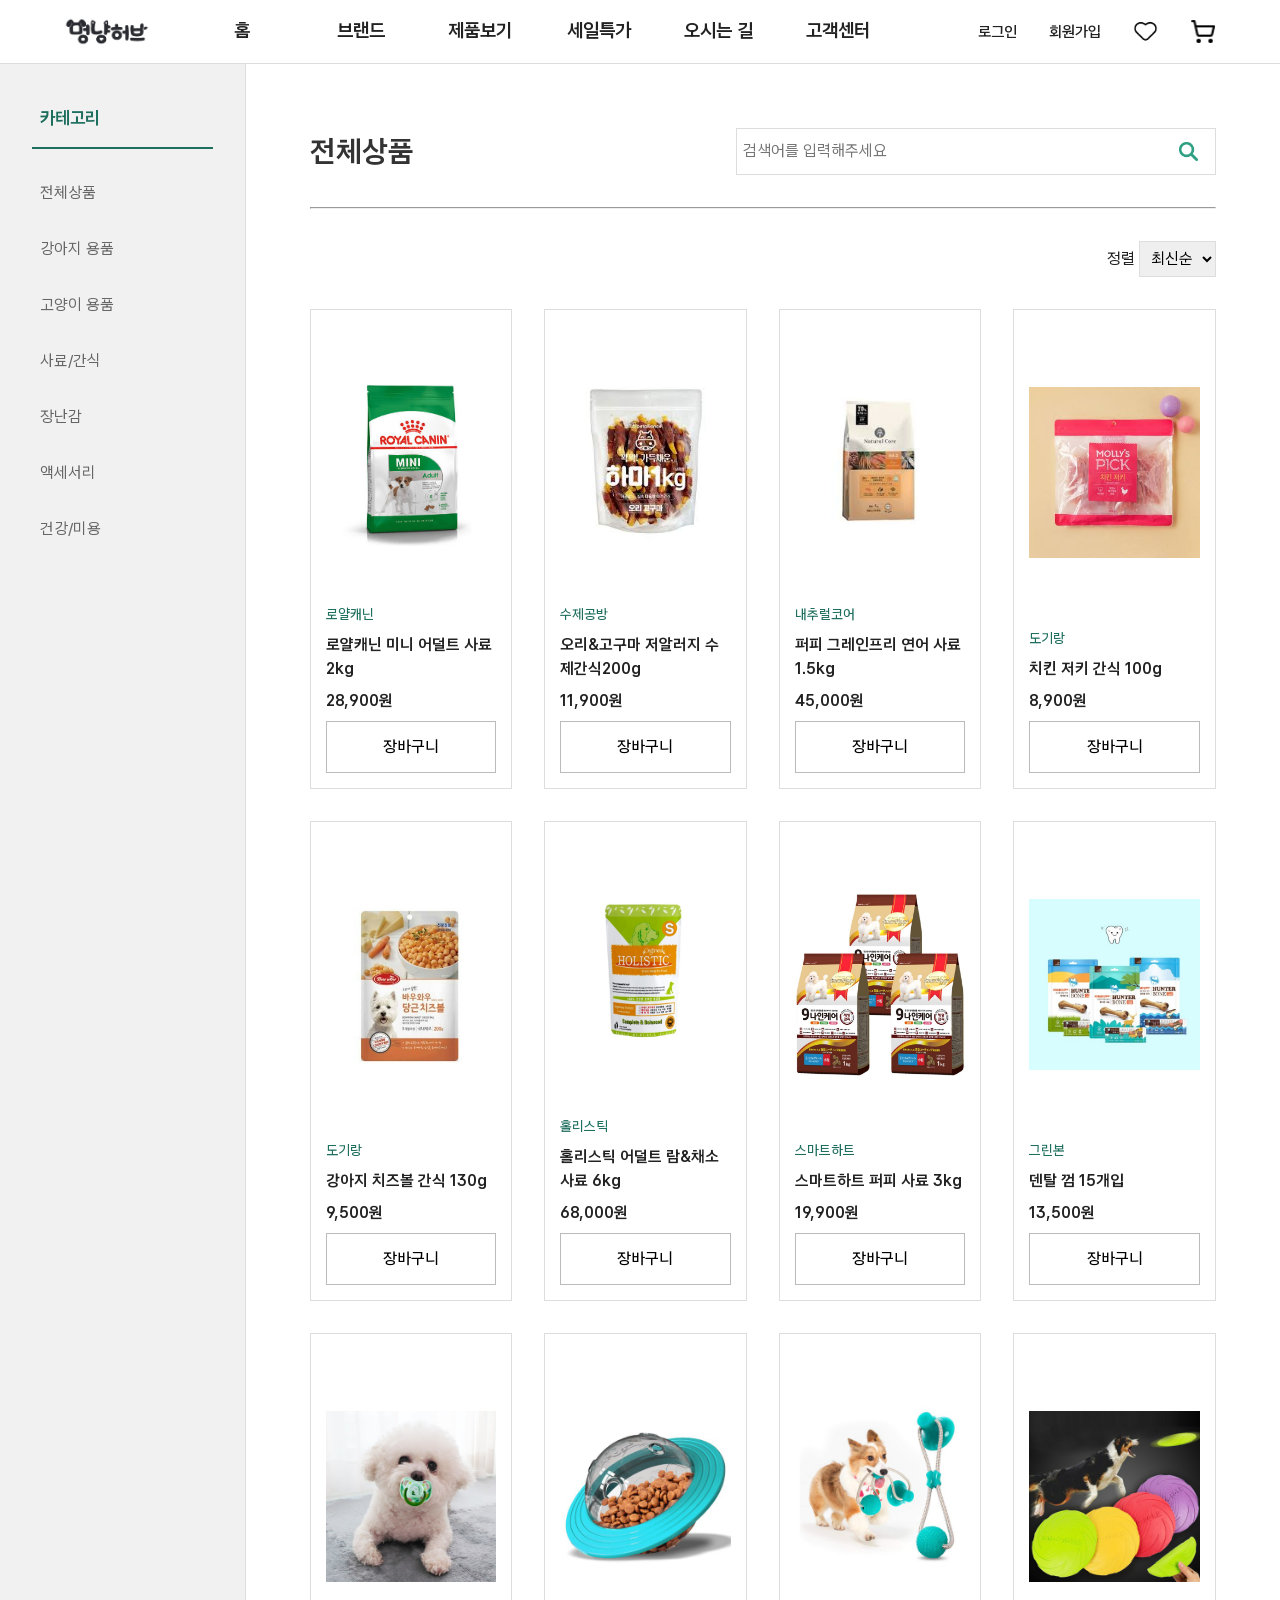
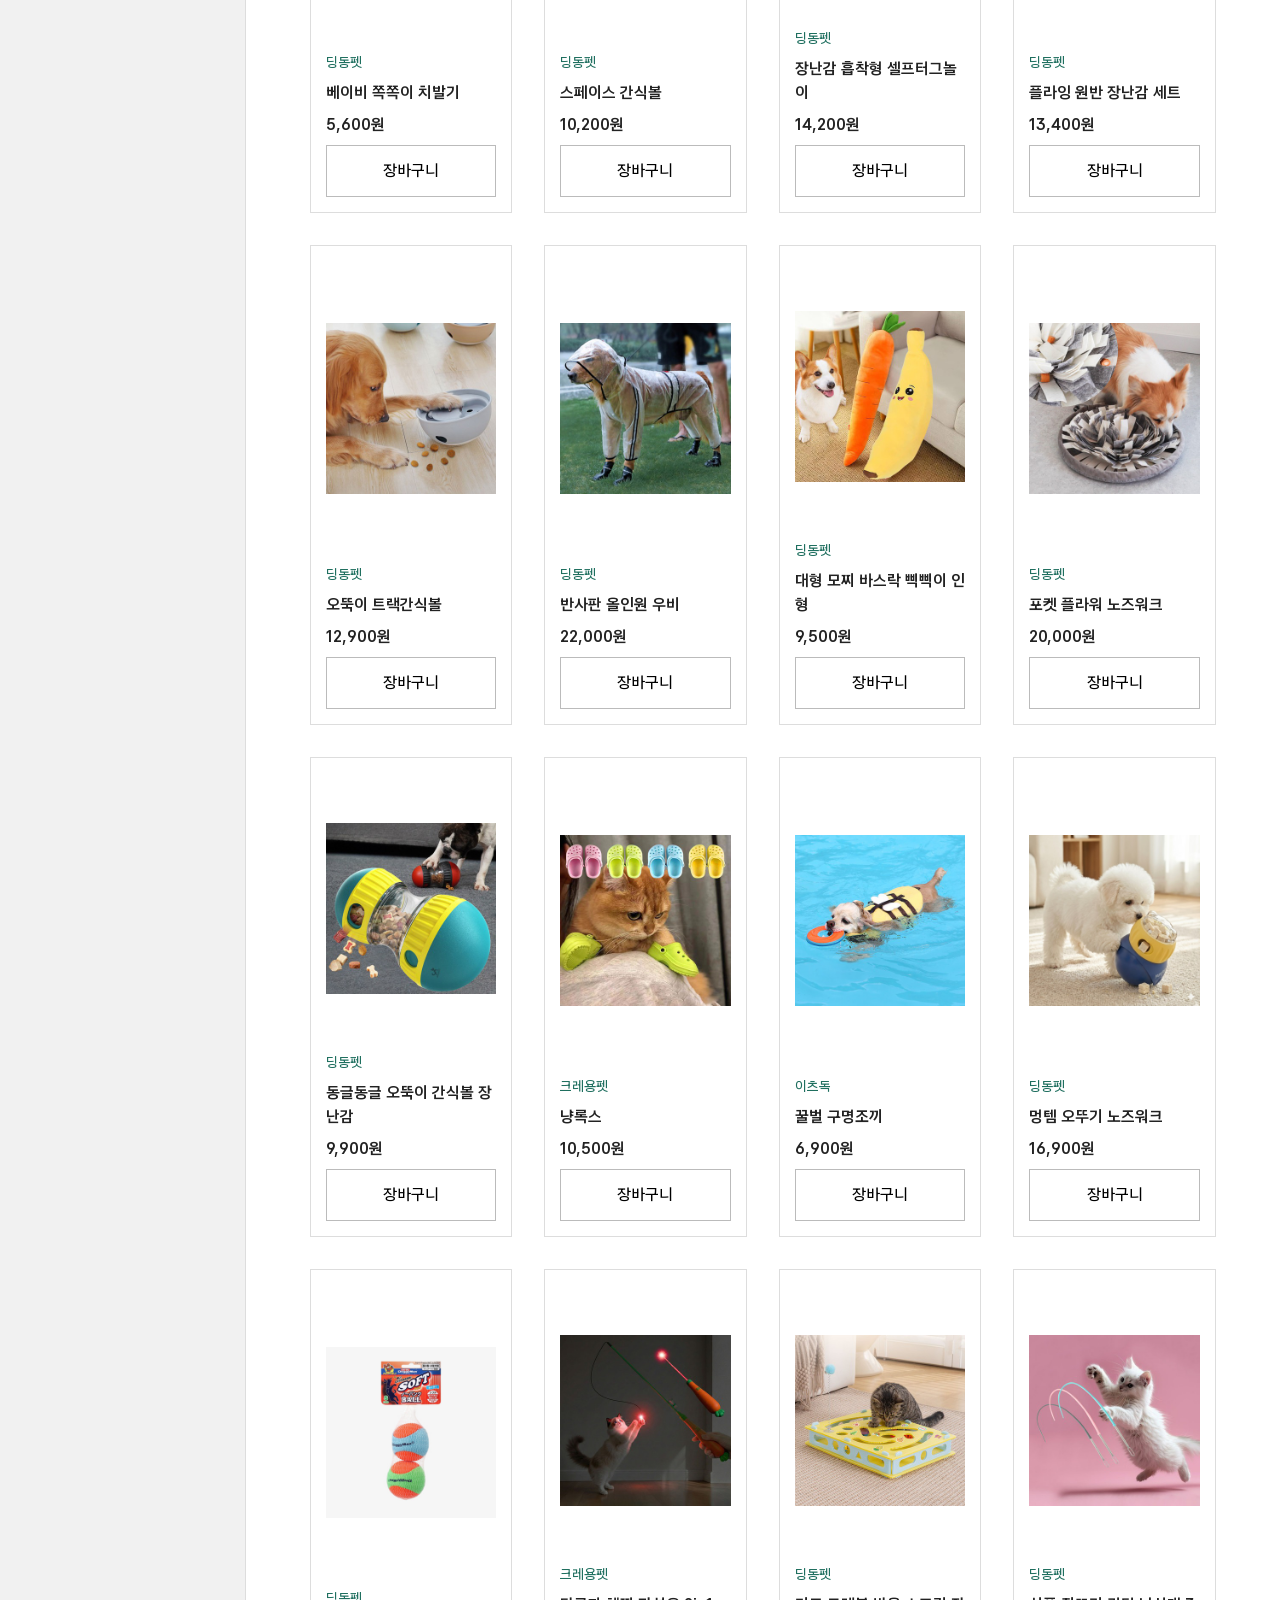
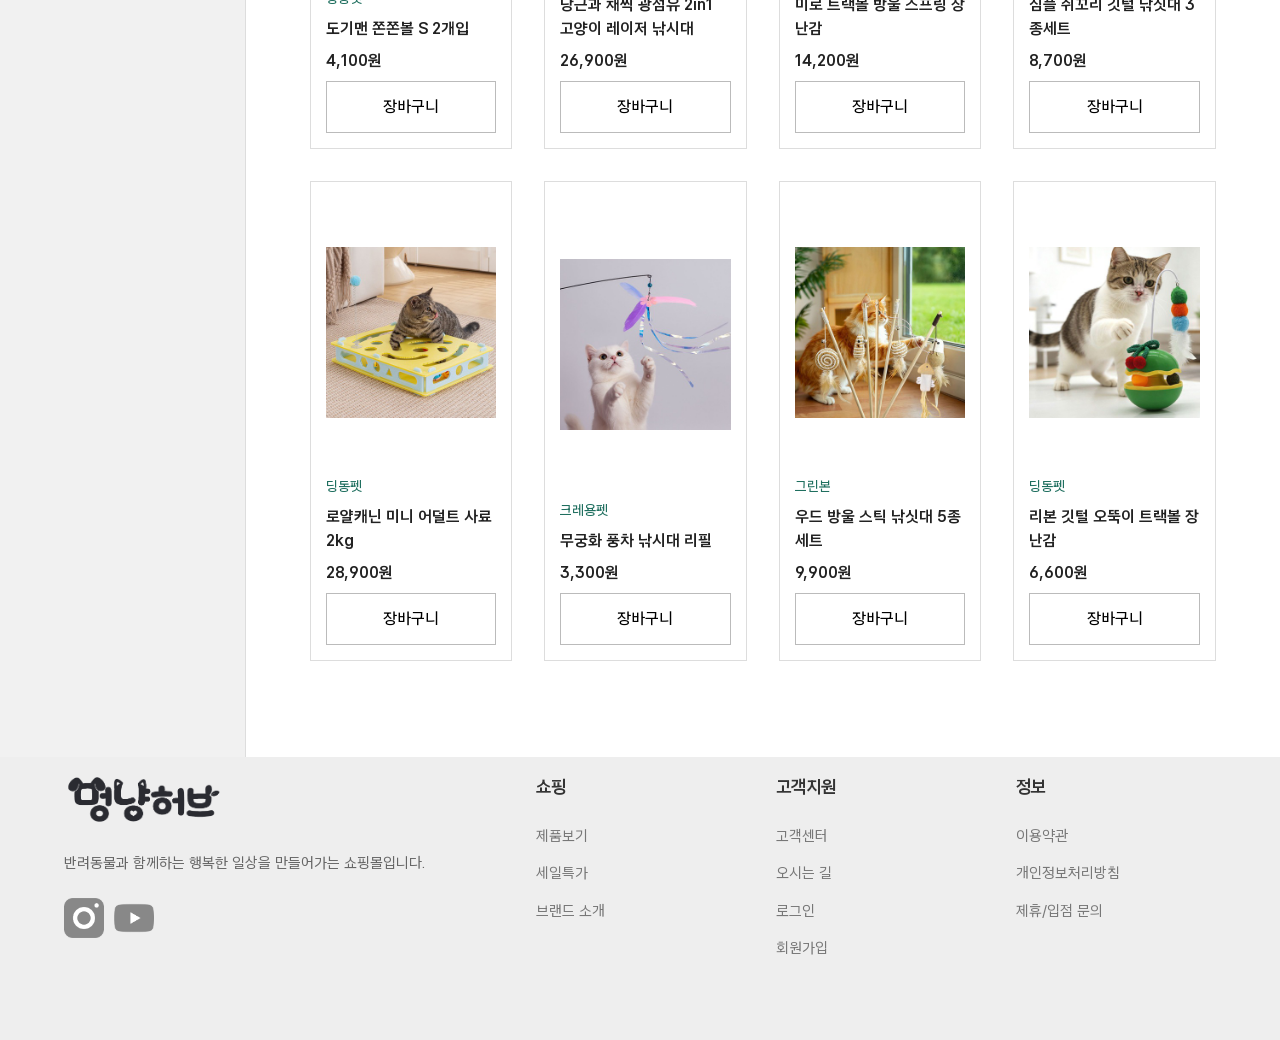
==== accessory.html @ fc643f13 "Add files via upload" ====
<!DOCTYPE html>
<html lang="en">
<head>
    <meta charset="UTF-8">
    <meta name="viewport" content="width=device-width, initial-scale=1.0">
    <title>Product</title>
    <link rel="stylesheet" href="./reset.css"/>
    <link rel="stylesheet" href="./css/common.css"/>
    <link rel="stylesheet" href="./css/product.css"/>
    <link rel="preconnect" href="https://fonts.googleapis.com">
    <link rel="preconnect" href="https://fonts.gstatic.com" crossorigin>
    <link href="https://fonts.googleapis.com/css2?family=Asta+Sans:wght@300..800&family=Black+Han+Sans&family=Do+Hyeon&family=DotGothic16&family=Gaegu&family=Gamja+Flower&family=Grandiflora+One&family=Gugi&family=Jua&family=Noto+Sans+KR:wght@100&family=Single+Day&display=swap" rel="stylesheet"> 
</head>
<body>
    <header>
        <div class="headerInner move">
            <div class="logo">
                <a href="./index.html"><img src="./img/logo_dark.png" alt="logo"/></a>
            </div>

            <!-- 메인 메뉴 -->
            <ul class="gnb">
                <li><a href="./index.html">홈</a></li>
                <li><a href="./brand.html">브랜드</a></li>
                <li class="gnb_products">
                    <a href="./product.html">제품보기</a>
                    <!-- 서브 메뉴 -->
                    <ul class="snb">
                        <li><a>전체 상품</a></li>
                        <li><a>강아지 용품</a></li>
                        <li><a>고양이 용품</a></li>
                        <li><a>사료/간식</a></li>
                        <li><a>장난감</a></li>
                        <li><a>액세서리</a></li>
                        <li><a>건강/미용</a></li>
                    </ul>
                </li>
                <li><a href="sale.html">세일특가</a></li>
                <li><a href="map.html">오시는 길</a></li>
                <li><a href="contact.html">고객센터</a></li>
            </ul>
            <ul class="login">
                <li><a href="./login.html">로그인</a></li>
                <li><a href="./join.html">회원가입</a></li>
                <li><a><img src="./img/like.png" alt="like"/></a></li>
                <li><a href="./cart.html"><img src="./img/cart.png" alt="cart"/></a></li>
            </ul>
        </div>
    </header>
    <div class="product">
        <div class="product_leftBox">
            <ul>
                <li>카테고리</li>
                <li><a href="./product.html">전체상품</a></li>
                <li><a href="./dogproduct.html">강아지 용품</a></li>
                <li><a href="./catproduct.html">고양이 용품</a></li>
                <li><a href="./food.html">사료/간식</a></li>
                <li><a href="./toy.html">장난감</a></li>
                <li><a href="./accessory.html">액세서리</a></li>
                <li><a href="./healthproduct.html">건강/미용</a></li>
            </ul>
        </div>
        <div class="product_all">
            <div class="all_search">
                <h1>전체상품</h1>
                <label>
                    <input type="text" placeholder="검색어를 입력해주세요"/>
                    <button><img src="./img/search.png" alt="search"/></button>
                </label>
            </div>
            <hr>
            <div class="sort">
                <label>정렬
                    <select id="sort" name="sort">
                        <option value="date">최신순</option>
                        <option value="review">평점순</option>
                        <option value="name">이름순</option>
                    </select>
                </label>
            </div>
            <div class="product_box">
            </div>
        </div>
    </div>
    <footer>
        <ul>
            <li><img src="./img/logo_dark.png" alt="logo_dark"/></li>
            <li>반려동물과 함께하는 행복한 일상을 만들어가는 쇼핑몰입니다.</li>
            <li>
                <img src="./img/footer_icon_1.png" alt="footer_icon1"/>
                <img src="./img/footer_icon_2.png" alt="footer_icon2"/>
            </li>
        </ul>
        <ul>
            <li>쇼핑</li>
            <li>제품보기</li>
            <li>세일특가</li>
            <li>브랜드 소개</li>
        </ul>
        <ul>
            <li>고객지원</li>
            <li>고객센터</li>
            <li>오시는 길</li>
            <li>로그인</li>
            <li>회원가입</li>
        </ul>
        <ul>
            <li>정보</li>
            <li>이용약관</li>
            <li>개인정보처리방침</li>
            <li>제휴/입점 문의</li>
        </ul>
    </footer>
    
    <div id="productModal" class="modal">
        <div class="modal_content">
            <button class="modal_close" aria-label="닫기">&times;</button>
            <div class="modal_body">
                <div class="modal_left">
                    <img id="modalImg" src="" alt="">
                </div>
                <div class="modal_right">
                    <p id="modalBrand" class="modal_brand"></p>
                    <h2 id="modalName" class="modal_name"></h2>
                    <div id="modalPrice" class="modal_price"></div>
                    
                    <hr class="modal_divider">
                    
                    <div class="modal_option">
                        <label for="productOption">옵션 선택</label>
                        <select id="productOption">
                            <option value="">[필수] 옵션을 선택해주세요</option>
                            <option value="basic">기본형 (추가금 없음)</option>
                            <option value="premium">고급형 (+3,000원)</option>
                        </select>
                    </div>
                    
                    <div class="modal_qty_container">
                        <span class="qty_label">수량</span>
                        <div class="qty_selector">
                            <button type="button" class="qty_btn minus">-</button>
                            <input type="number" id="modalQty" value="1" min="1" readonly />
                            <button type="button" class="qty_btn plus">+</button>
                        </div>
                    </div>
                    
                    <div class="modal_total">
                        <span>총 상품금액</span>
                        <span id="modalTotalPrice">0원</span>
                    </div>
                    
                    <div class="modal_buttons">
                        <button class="btn_modal_cart">장바구니 담기</button>
                        <button class="btn_modal_buy">바로 구매하기</button>
                    </div>
                </div>
            </div>
        </div>
    </div>

    <script src="https://code.jquery.com/jquery-3.7.1.min.js" integrity="sha256-/JqT3SQfawRcv/BIHPThkBvs0OEvtFFmqPF/lYI/Cxo=" crossorigin="anonymous"></script>
    <script src="./javascript/common.js"></script>
    <script src="./javascript/product.js"></script>
</body>
</html>
---- css/common.css ----
* {
    margin: 0;
    padding: 0;
    box-sizing: border-box;
    list-style: none;
    text-decoration: none;
}

body {
    font-family: 'Asta Sans', sans-serif;
    color: #222222;
    background-color: #EEEEEE;
}

/* ========== header ========== */
header {
    width: 100%;
    height: 4rem;
    background-color: white;
    position: fixed;
    z-index: 100;
    border-bottom: 1px solid #ddd;
}
.headerInner {
    width: 90%;
    max-width: 90rem;
    height: 100%;
    margin: 0 auto;
    display: flex;
    justify-content: space-between;
    align-items: center;
    gap: 2rem;
}

.logo {
    width: clamp(6rem, 1.2vw, 9rem);
}

.logo > a {
    cursor: pointer;
}

.gnb {
    width: clamp(50rem, 1.3vw, 75rem);
    height: 4rem;
    display: grid;
    grid-template-columns: repeat(6, 1fr);
    align-items: center;
}

.gnb > li {
    width: 100%;
    height: 4rem;
    transition: all 0.3s;
}

.gnb > li > a {
    height: 100%;
    display: flex;
    justify-content: center;
    align-items: center;
    font-size: clamp(0.9rem, 1.5vw, 1.2rem);
    transition: all 0.3s;
    font-weight: bold;
    cursor: pointer;
}

.gnb > li:hover > a {
    background-color: #f1f1f1;
}

.gnb > li > a:hover {
    color: #1F6F5F;
}

.login {
    width: 20rem;
    height: 100%;
    display: flex;
    align-items: center;
    justify-content: flex-end;
    font-weight: 600;
    gap: 2rem;
}

.login > li > a {
    font-size: clamp(0.7rem, 1.2vw, 1rem);
    transition: all 0.3s;
}

.login > li > a > img {
    width: 1.6rem;
    cursor: pointer;
}
.login > li > a:hover{
    color: #1F6F5F;
}

.snb {
    position: relative;
    width: 100%;
    background-color: white;
    display: none;
    flex-direction: column;
    transition: all 0.3s;
    gap: 1.25rem;
    padding: 0.625rem;
}

.snb > li > a {
    cursor: pointer;
    transition: all 0.3s;
    font-weight: 600;
}

.snb > li > a:hover {
    color: #1F6F5F;
}

.snb.on {
    display: flex;
}

footer {
    width: 90%;
    max-width: 90rem;
    margin: 0 auto;
    padding: 5rem 0;
    display: flex;
    justify-content: space-between;
    gap: 2.5rem;
    flex-wrap: wrap;
}

footer ul {
    display: flex;
    flex-direction: column;
    gap: 0.9375rem;
}

footer ul:first-child {
    flex: 2;
    padding-right: 2rem;
}

footer ul:not(:first-child) {
    flex: 1;
}

footer ul:first-child li:nth-child(1) img {
    width: 10rem;
    margin-bottom: 0.625rem;
}

footer ul:first-child li:nth-child(2) {
    color: #666;
    font-size: 0.9375rem;
    line-height: 1.6;
}

footer ul:first-child li:nth-child(3) {
    display: flex;
    gap: 0.625rem;
    margin-top: 0.5rem;
}

footer ul:first-child li:nth-child(3) img {
    width: 2.5rem;
    height: 2.5rem;
    cursor: pointer;
}

footer ul:not(:first-child) li:first-child {
    font-size: 1.125rem;
    font-weight: 700;
    color: #333;
    margin-bottom: 0.625rem;
}

footer ul:not(:first-child) li:not(:first-child) {
    font-size: 0.9375rem;
    color: #777;
    cursor: pointer;
    transition: color 0.3s;
}

footer ul:not(:first-child) li:not(:first-child):hover {
    color: #1F6F5F;
    font-weight: 600;
}
---- css/product.css ----
.product{
    width: 100%;
    position: relative;
    display: flex;
    top: 4rem;
    background: white;
/* background: linear-gradient(0deg, rgba(204, 232, 218, 0.2) 0%, rgba(255, 255, 255, 1) 2%, rgba(255, 255, 255, 1) 98%, rgba(204, 232, 218, 0.2) 100%); */
}
.product_leftBox{
    width: 20rem;
    position: sticky;
    background-color: #f1f1f1;
    border-right: 1px solid #ddd;
    padding: 2rem;
    /* box-shadow: 0 0 0.625rem rgba(0, 0, 0, 0.1); */
}
.product_leftBox ul {
    display: flex;
    flex-direction: column;
    gap: 1rem;
}
.product_leftBox ul li {
    font-size: 1rem;
    color: #666;
    cursor: pointer;
    transition: all 0.3s cubic-bezier(0.25, 0.8, 0.25, 1);
    padding: 0.5rem;
}
.product_leftBox ul li:first-child {
    color: #1F6F5F;
    font-size: 1.125rem;
    font-weight: 700;
    margin-bottom: 0.5rem;
    border-bottom: 2px solid #1F6F5F;
    padding-bottom: 1rem;
}
.product_leftBox ul li:not(:first-child):hover {
    color: #1F6F5F;
    font-weight: 600;
    
    transform: translateX(0.25rem);
}
.product_all{
    width: 100%;
    margin: 4rem;
}
.all_search{
    display: flex;
    justify-content: space-between;
    align-items: center;
    margin-bottom: 2rem;
}
.all_search h1 {
    font-size: 1.875rem;
    color: #333;
    font-weight: 700;
}
.all_search > label{
    width: 30rem;
    border: 1px solid #ddd;
    padding: 0.4rem;
    display: flex;
    justify-content: space-between;
    align-items: center;
}
.all_search label:focus-within {
    border-color: #1F6F5F;
    background-color: #ffffff;
    /* 그림자 삭제(2026.06.25 최정은) */
    /* box-shadow: 0 0 0 3px rgba(31, 111, 95, 0.1); */
}
.all_search input {
    border: none;
    outline: none;
    background: transparent;
    font-size: 1rem;
    width: 15rem;
    color: #333;
}
.all_search button {
    border: none;
    width: 2rem;
    height: 2rem;
    border-radius: 50%;
    margin-right: 0.25rem;
    display: flex;
    justify-content: center;
    align-items: center;
    cursor: pointer;
    transition: all 0.3s;
}
/* 검색버튼 이미지 조정 (2026.06.25) */
.all_search button img{
    width: 1.2rem;
    height: 1.2rem;
}
.sort{
    display: flex;
    justify-content: flex-end;
    margin-top: 2rem;
}
/* 정렬 선택기 스타일 수정(2026.06.25 최정은) */
.sort select{
    border: 1px solid #ddd;
    padding: 0.4rem;
    font-size: 1rem;
    outline: none;
}
.product_box{
    width: 100%;
    display: grid;
    grid-template-columns: repeat(4, 1fr);
    gap: 2rem;
    margin: 2rem 0;
    
}
.product_card{
    height: 30rem;
    border: 1px solid #ddd;
    display: flex;
    flex-direction: column;
    gap: 0.5rem;
    padding: 0.9375rem;
    cursor: pointer;
}
.product_card > p{
    color: #1F6F5F;
    font-size: 14px;
    font-weight: 500;
    
}
.productImg{
    height: 20rem;
    overflow: hidden;
    display: flex;
    justify-content: center;
    align-items: center;
}
.productImg > img{
    object-fit: cover;
    cursor: pointer;
}
.product_card > button{
    border: 1px solid #bbb;
    color: black;
    padding: 0.8rem;
    transition: all 0.3s;
    font-weight: 500;
    
}
.product_card > button:hover{
    border-color: #999;
    color: #1F6F5F;
}
/* ======26.06.24 전승근 ======= */
.modal {
    display: none; 
    position: fixed;
    top: 0;
    left: 0;
    width: 100%;
    height: 100%;
    background-color: rgba(0, 0, 0, 0.4); 
    z-index: 9999;
    justify-content: center;
    align-items: center;
    backdrop-filter: blur(5px);
    opacity: 0;
    transition: opacity 0.3s ease;
}

.modal.show {
    display: flex;
    opacity: 1;
}

.modal_content {
    background-color: #fff;
    width: 90%;
    max-width: 70rem;
    border-radius: 15px; 
    padding: 2.5rem;
    position: relative;
    box-shadow: 0 15px 30px rgba(0, 0, 0, 0.2);
    transform: translateY(30px);
    transition: transform 0.3s ease;
}

.modal.show .modal_content {
    transform: translateY(0);
}

.modal_close {
    position: absolute;
    top: 1.5rem;
    right: 1.5rem;
    background: none;
    border: none;
    font-size: 2.25rem;
    cursor: pointer;
    color: #aaa;
    transition: color 0.2s;
    line-height: 1;
}

.modal_close:hover {
    color: #333;
}

.modal_body {
    display: flex;
    gap: 2.5rem;
}

.modal_left {
    flex: 1;
    max-width: 360px;
    height: 360px;
    border-radius: 12px;
    overflow: hidden;
    background-color: #f8f9fa;
    display: flex;
    justify-content: center;
    align-items: center;
}

.modal_left img {
    width: 100%;
    height: 100%;
    object-fit: cover;
}

.modal_right {
    flex: 1;
    display: flex;
    flex-direction: column;
}

.modal_brand {
    font-size: 0.9rem;
    color: #1F6F5F; 
    font-weight: 600;
    margin-bottom: 0.4rem;
}

.modal_name {
    font-size: 1.4rem;
    font-weight: 700;
    color: #222;
    margin-bottom: 0.6rem;
    line-height: 1.3;
}

.modal_price {
    font-size: 1.3rem;
    font-weight: 700;
    color: #333;
    margin-bottom: 1.2rem;
}

.modal_divider {
    border: 0;
    height: 1px;
    background-color: #eee;
    margin-bottom: 1.2rem;
}

.modal_option {
    display: flex;
    flex-direction: column;
    gap: 0.4rem;
    margin-bottom: 1rem;
}

.modal_option label {
    font-size: 0.85rem;
    color: #666;
    font-weight: 500;
}

.modal_option select {
    padding: 0.7rem;
    border: 1px solid #ddd;
    border-radius: 8px;
    font-size: 0.9rem;
    outline: none;
    color: #333;
}

.modal_option select:focus {
    border-color: #1F6F5F;
}

.modal_qty_container {
    display: flex;
    justify-content: space-between;
    align-items: center;
    background-color: #f8f9fa;
    padding: 0.6rem 1rem;
    border-radius: 8px;
    margin-bottom: 1.5rem;
}

.qty_label {
    font-size: 0.85rem;
    color: #555;
    font-weight: 500;
}

.qty_selector {
    display: flex;
    align-items: center;
    background: #fff;
    border: 1px solid #ddd;
    border-radius: 6px;
    overflow: hidden;
}

.qty_btn {
    background: none;
    border: none;
    width: 2rem;
    height: 2rem;
    font-size: 1.1rem;
    cursor: pointer;
    display: flex;
    justify-content: center;
    align-items: center;
    color: #666;
}

.qty_btn:hover {
    background-color: #f1f1f1;
}

.qty_selector input {
    width: 2.5rem;
    text-align: center;
    border: none;
    border-left: 1px solid #ddd;
    border-right: 1px solid #ddd;
    font-size: 0.9rem;
    font-weight: 600;
    height: 2rem;
    outline: none;
}

.qty_selector input::-webkit-outer-spin-button,
.qty_selector input::-webkit-inner-spin-button {
    -webkit-appearance: none;
    margin: 0;
}

.modal_total {
    display: flex;
    justify-content: space-between;
    align-items: center;
    margin-top: auto;
    padding-top: 1rem;
    margin-bottom: 1.2rem;
}

.modal_total span:first-child {
    font-size: 0.95rem;
    color: #222;
    font-weight: 600;
}

#modalTotalPrice {
    font-size: 1.6rem;
    font-weight: 800;
    color: #1F6F5F;
}

.modal_buttons {
    display: flex;
    gap: 0.6rem;
}

.modal_buttons button {
    flex: 1;
    padding: 1rem;
    font-size: 0.95rem;
    font-weight: 600;
    border-radius: 8px;
    cursor: pointer;
    transition: all 0.2s;
    border: none;
}

.btn_modal_cart {
    background-color: #fff;
    color: #1F6F5F;
    border: 1px solid #1F6F5F !important;
}

.btn_modal_cart:hover {
    background-color: rgba(31, 111, 95, 0.04);
}

.btn_modal_buy {
    background-color: #1F6F5F;
    color: #fff;
}

.btn_modal_buy:hover {
    background-color: #165246;
}
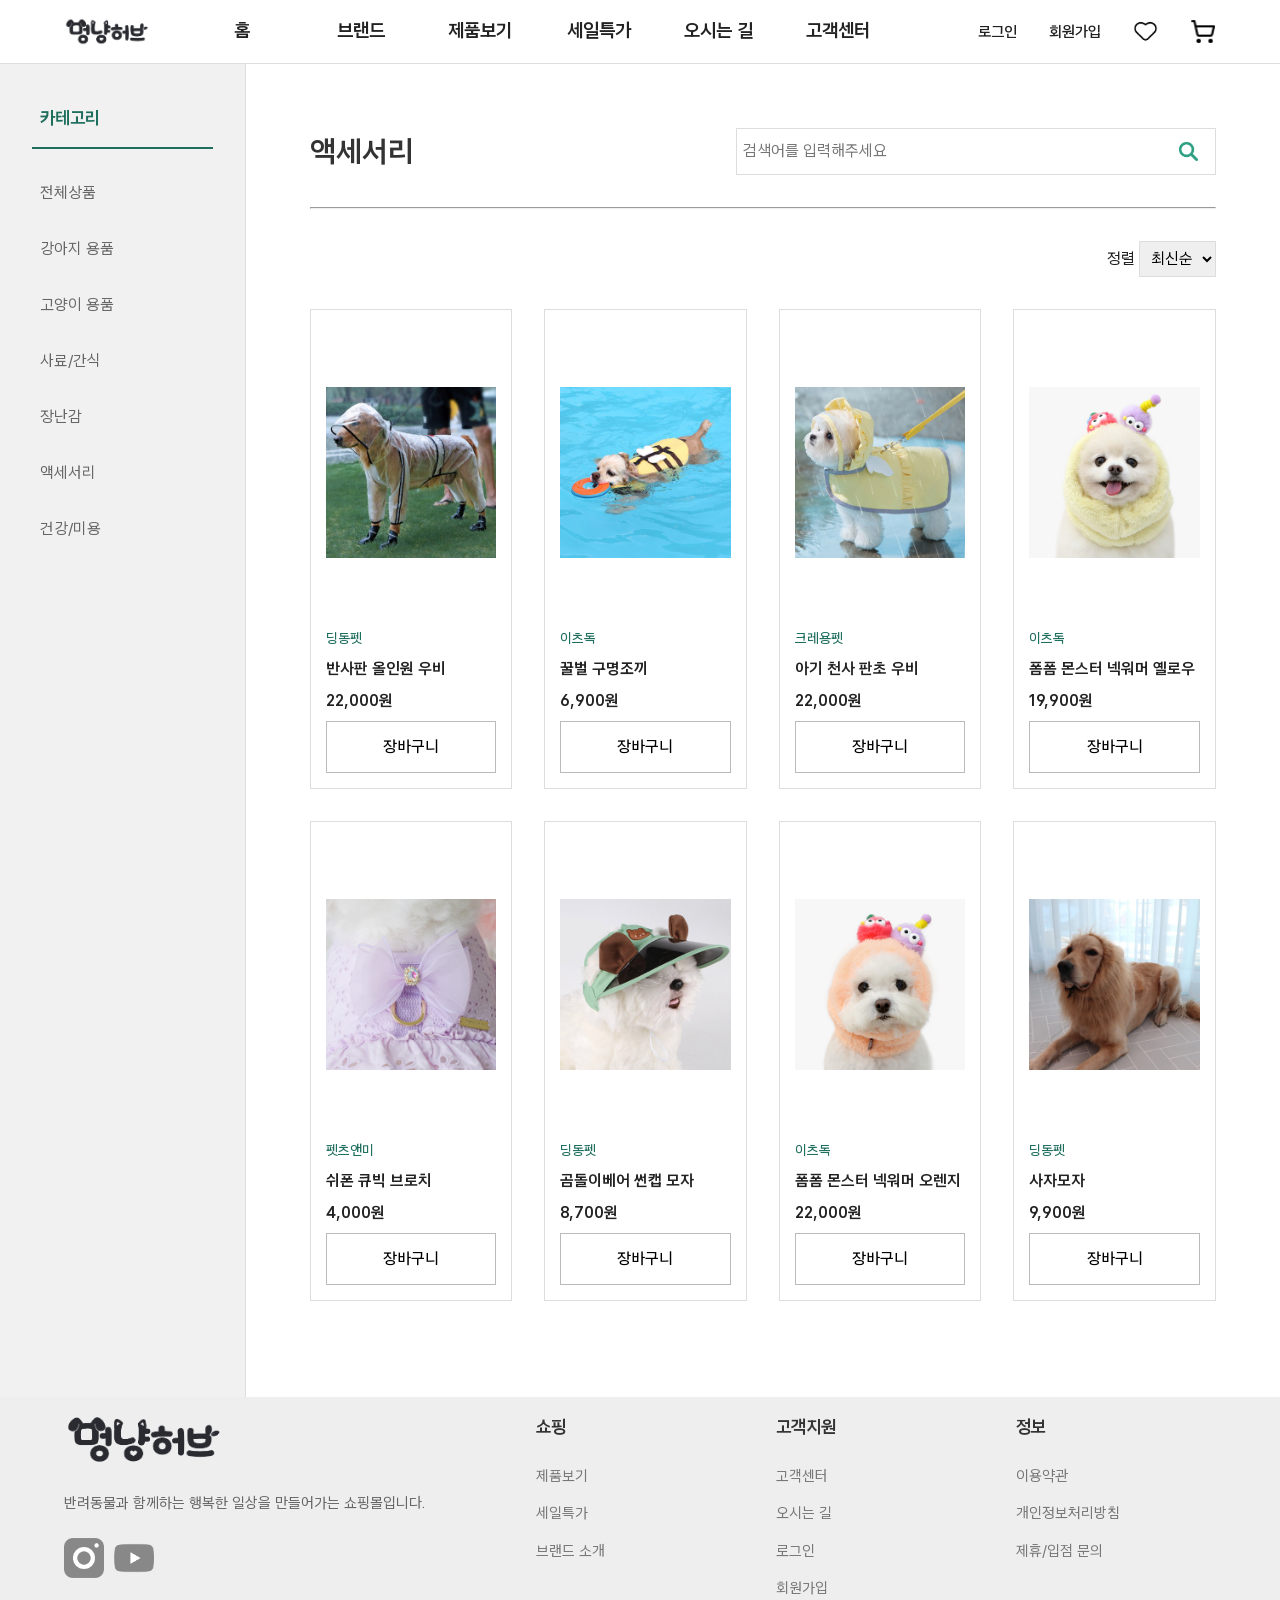
==== commit f276136e: "product: 카테고리별 필터링 기능 추가 및 JSON 정리" ====
--- a/accessory.html
+++ b/accessory.html
@@ -2,164 +2,11 @@
 <html lang="en">
 <head>
     <meta charset="UTF-8">
-    <meta name="viewport" content="width=device-width, initial-scale=1.0">
-    <title>Product</title>
-    <link rel="stylesheet" href="./reset.css"/>
-    <link rel="stylesheet" href="./css/common.css"/>
-    <link rel="stylesheet" href="./css/product.css"/>
-    <link rel="preconnect" href="https://fonts.googleapis.com">
-    <link rel="preconnect" href="https://fonts.gstatic.com" crossorigin>
-    <link href="https://fonts.googleapis.com/css2?family=Asta+Sans:wght@300..800&family=Black+Han+Sans&family=Do+Hyeon&family=DotGothic16&family=Gaegu&family=Gamja+Flower&family=Grandiflora+One&family=Gugi&family=Jua&family=Noto+Sans+KR:wght@100&family=Single+Day&display=swap" rel="stylesheet"> 
+    <title>장난감</title>
 </head>
 <body>
-    <header>
-        <div class="headerInner move">
-            <div class="logo">
-                <a href="./index.html"><img src="./img/logo_dark.png" alt="logo"/></a>
-            </div>
-
-            <!-- 메인 메뉴 -->
-            <ul class="gnb">
-                <li><a href="./index.html">홈</a></li>
-                <li><a href="./brand.html">브랜드</a></li>
-                <li class="gnb_products">
-                    <a href="./product.html">제품보기</a>
-                    <!-- 서브 메뉴 -->
-                    <ul class="snb">
-                        <li><a>전체 상품</a></li>
-                        <li><a>강아지 용품</a></li>
-                        <li><a>고양이 용품</a></li>
-                        <li><a>사료/간식</a></li>
-                        <li><a>장난감</a></li>
-                        <li><a>액세서리</a></li>
-                        <li><a>건강/미용</a></li>
-                    </ul>
-                </li>
-                <li><a href="sale.html">세일특가</a></li>
-                <li><a href="map.html">오시는 길</a></li>
-                <li><a href="contact.html">고객센터</a></li>
-            </ul>
-            <ul class="login">
-                <li><a href="./login.html">로그인</a></li>
-                <li><a href="./join.html">회원가입</a></li>
-                <li><a><img src="./img/like.png" alt="like"/></a></li>
-                <li><a href="./cart.html"><img src="./img/cart.png" alt="cart"/></a></li>
-            </ul>
-        </div>
-    </header>
-    <div class="product">
-        <div class="product_leftBox">
-            <ul>
-                <li>카테고리</li>
-                <li><a href="./product.html">전체상품</a></li>
-                <li><a href="./dogproduct.html">강아지 용품</a></li>
-                <li><a href="./catproduct.html">고양이 용품</a></li>
-                <li><a href="./food.html">사료/간식</a></li>
-                <li><a href="./toy.html">장난감</a></li>
-                <li><a href="./accessory.html">액세서리</a></li>
-                <li><a href="./healthproduct.html">건강/미용</a></li>
-            </ul>
-        </div>
-        <div class="product_all">
-            <div class="all_search">
-                <h1>전체상품</h1>
-                <label>
-                    <input type="text" placeholder="검색어를 입력해주세요"/>
-                    <button><img src="./img/search.png" alt="search"/></button>
-                </label>
-            </div>
-            <hr>
-            <div class="sort">
-                <label>정렬
-                    <select id="sort" name="sort">
-                        <option value="date">최신순</option>
-                        <option value="review">평점순</option>
-                        <option value="name">이름순</option>
-                    </select>
-                </label>
-            </div>
-            <div class="product_box">
-            </div>
-        </div>
-    </div>
-    <footer>
-        <ul>
-            <li><img src="./img/logo_dark.png" alt="logo_dark"/></li>
-            <li>반려동물과 함께하는 행복한 일상을 만들어가는 쇼핑몰입니다.</li>
-            <li>
-                <img src="./img/footer_icon_1.png" alt="footer_icon1"/>
-                <img src="./img/footer_icon_2.png" alt="footer_icon2"/>
-            </li>
-        </ul>
-        <ul>
-            <li>쇼핑</li>
-            <li>제품보기</li>
-            <li>세일특가</li>
-            <li>브랜드 소개</li>
-        </ul>
-        <ul>
-            <li>고객지원</li>
-            <li>고객센터</li>
-            <li>오시는 길</li>
-            <li>로그인</li>
-            <li>회원가입</li>
-        </ul>
-        <ul>
-            <li>정보</li>
-            <li>이용약관</li>
-            <li>개인정보처리방침</li>
-            <li>제휴/입점 문의</li>
-        </ul>
-    </footer>
-    
-    <div id="productModal" class="modal">
-        <div class="modal_content">
-            <button class="modal_close" aria-label="닫기">&times;</button>
-            <div class="modal_body">
-                <div class="modal_left">
-                    <img id="modalImg" src="" alt="">
-                </div>
-                <div class="modal_right">
-                    <p id="modalBrand" class="modal_brand"></p>
-                    <h2 id="modalName" class="modal_name"></h2>
-                    <div id="modalPrice" class="modal_price"></div>
-                    
-                    <hr class="modal_divider">
-                    
-                    <div class="modal_option">
-                        <label for="productOption">옵션 선택</label>
-                        <select id="productOption">
-                            <option value="">[필수] 옵션을 선택해주세요</option>
-                            <option value="basic">기본형 (추가금 없음)</option>
-                            <option value="premium">고급형 (+3,000원)</option>
-                        </select>
-                    </div>
-                    
-                    <div class="modal_qty_container">
-                        <span class="qty_label">수량</span>
-                        <div class="qty_selector">
-                            <button type="button" class="qty_btn minus">-</button>
-                            <input type="number" id="modalQty" value="1" min="1" readonly />
-                            <button type="button" class="qty_btn plus">+</button>
-                        </div>
-                    </div>
-                    
-                    <div class="modal_total">
-                        <span>총 상품금액</span>
-                        <span id="modalTotalPrice">0원</span>
-                    </div>
-                    
-                    <div class="modal_buttons">
-                        <button class="btn_modal_cart">장바구니 담기</button>
-                        <button class="btn_modal_buy">바로 구매하기</button>
-                    </div>
-                </div>
-            </div>
-        </div>
-    </div>
-
-    <script src="https://code.jquery.com/jquery-3.7.1.min.js" integrity="sha256-/JqT3SQfawRcv/BIHPThkBvs0OEvtFFmqPF/lYI/Cxo=" crossorigin="anonymous"></script>
-    <script src="./javascript/common.js"></script>
-    <script src="./javascript/product.js"></script>
+    <script>
+        window.location.href = "./product.html?category=액세서리";
+    </script>
 </body>
 </html>
